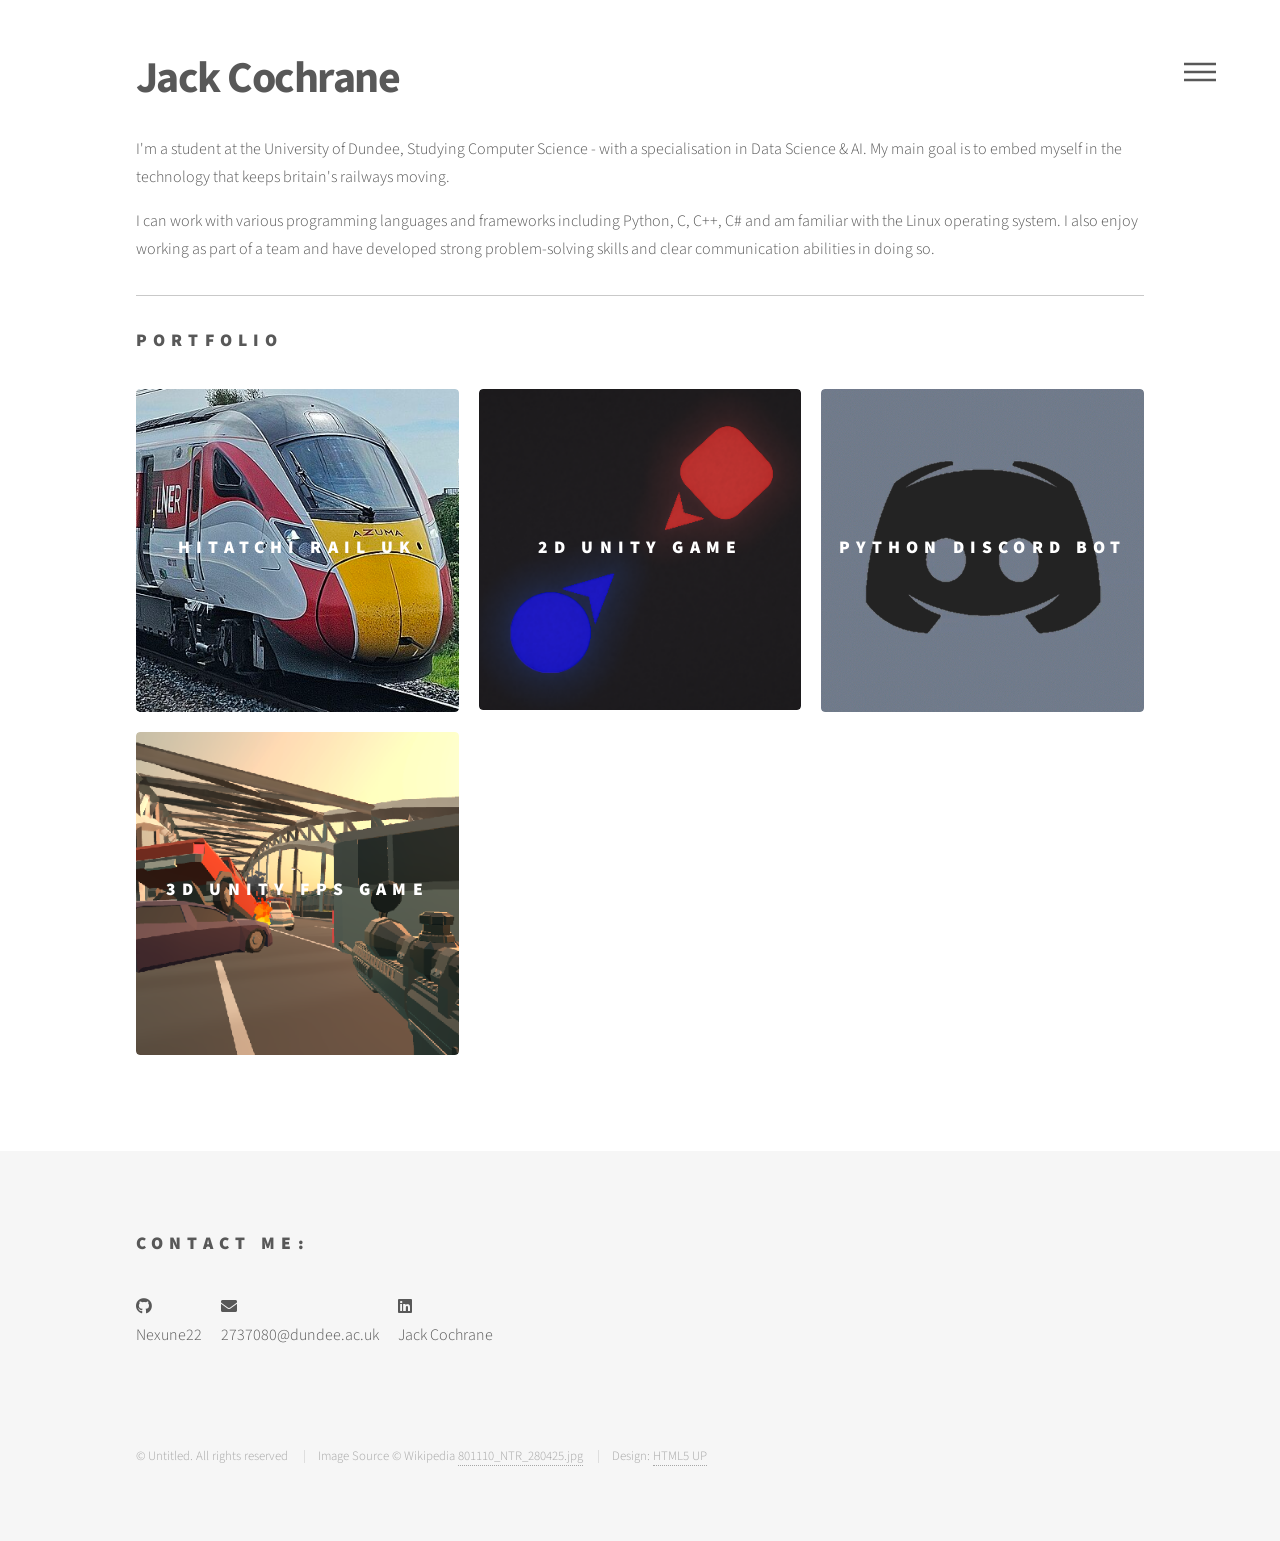
==== index.html @ 981c6d8d "Initial website files" ====
<!DOCTYPE HTML>
<!--
	Phantom by HTML5 UP
	html5up.net | @ajlkn
	Free for personal and commercial use under the CCA 3.0 license (html5up.net/license)
-->
<html>
	<head>
		<title>Portfolio : Jack Cochrane</title>
		<meta charset="utf-8" />
		<meta name="viewport" content="width=device-width, initial-scale=1, user-scalable=no" />
		<link rel="stylesheet" href="assets/css/main.css" />
		<noscript><link rel="stylesheet" href="assets/css/noscript.css" /></noscript>
	</head>
	<body class="is-preload">
		<!-- Wrapper -->
			<div id="wrapper">

				<!-- Header -->
					<header id="header">
						<div class="inner">
							<!-- Nav -->
								<nav>
									<ul>
										<li><a href="#menu">Menu</a></li>
									</ul>
								</nav>
						</div>
					</header>

				<!-- Menu -->
					<nav id="menu">
						<h2>Menu</h2>
						<ul>
							<li><a href="index.html">Home</a></li>
							<li><a href="2die.html">2Die or Not 2Die</a></li>
							<li><a href="drBlue.html">Dr Blue's Evil Plan</a></li>
							<li><a href="server.html">Server Management Discord Bot</a></li>
						</ul>
					</nav>

				<!-- Main -->
					<div id="main">
						<div class="inner">
							<header>
								<h1>Jack Cochrane</h1>
								<p>I'm a student at the University of Dundee, Studying Computer Science - with a specialisation in Data Science & AI. My main goal is to embed myself in the technology that keeps britain's railways moving.</p>
								<p>I can work with various programming languages and frameworks including Python, C, C++, C# and am familiar with the Linux operating system. I also enjoy working as part of a team and have developed strong problem-solving skills and clear communication abilities in doing so.</p>
								<hr/>
								<h2>Portfolio</h2>
							</header>
							<section class="tiles">
								<article class="style0">
									<span class="image">
										<img src="images/lner.png" alt="" />
									</span>
									<a href="hitatchi.html">
										<h2>Hitatchi Rail Uk</h2>
										<div class="content">
											<p>Work Experience with Hitatchi Rail Uk, involving database management and testing</p>
										</div>
									</a>
								</article>
								<article class="style0">
									<span class="image">
										<img src="images/2die.png" alt="" />
									</span>
									<a href="2die.html">
										<h2>2D Unity Game</h2>
										<div class="content">
											<p>My most recent 2D Unity game involving retro-style simplistic graphics and sounds. </p>
										</div>
									</a>
								</article>
								<article class="style0">
									<span class="image">
										<img src="images/discord.png" alt="" />
									</span>
									<a href="server.html">
										<h2>Python Discord Bot</h2>
										<div class="content">
											<p>An example of a python-based Discord bot with various commands and functionality - used to control a self-hosted minecraft server.</p>
										</div>
									</a>
								
								</article>
								<article class="style0">
									<span class="image">
										<img src="images/drBlue.png" alt="" />
									</span>
									<a href="drBlue.html">
										<h2>3D Unity FPS Game</h2>
										<div class="content">
											<p>My most recent 3D Unity game involving simplistic graphics and basic narrative elements.</p>
										</div>
									</a>
								</article>
							</section>
						</div>
					</div>

				<!-- Footer -->
					<footer id="footer">
						<div class="inner">

							<section>
								<h2>Contact me:</h2>
								<ul class="icons">
									
									<li><a href="https://github.com/Nexune22/" class="icon brands style1 fa-github"><span class="label">GitHub</span></a><p>Nexune22</p></li>
									<li><a href="mailto:2737080@dundee.ac.uk"class="icon solid style1 fa-envelope"><span class="label">Email</span></a><p>2737080@dundee.ac.uk</p></li>
									<li><a href="https://www.linkedin.com/in/jack-cochrane-980434409/" class="icon brands style1 fa-linkedin"><span class="label">LinkedIn</span></a><p>Jack Cochrane</p></li>
								</ul>
							</section>
							<ul class="copyright">
								<li>&copy; Untitled. All rights reserved</li>
								<li>Image Source &copy; Wikipedia <a href="https://en.wikipedia.org/wiki/File:801110_NTR_280425.jpg">801110_NTR_280425.jpg</a></li>
								<li>Design: <a href="http://html5up.net">HTML5 UP</a></li>
							</ul>
						</div>
					</footer>
 
			</div>

		<!-- Scripts -->
			<script src="assets/js/jquery.min.js"></script>
			<script src="assets/js/browser.min.js"></script>
			<script src="assets/js/breakpoints.min.js"></script>
			<script src="assets/js/util.js"></script>
			<script src="assets/js/main.js"></script>

	</body>
</html>
---- assets/css/main.css ----
@import url(fontawesome-all.min.css);
@import url("https://fonts.googleapis.com/css?family=Source+Sans+Pro:300,700,900");

/*
	Phantom by HTML5 UP
	html5up.net | @ajlkn
	Free for personal and commercial use under the CCA 3.0 license (html5up.net/license)
*/

html, body, div, span, applet, object,
iframe, h1, h2, h3, h4, h5, h6, p, blockquote,
pre, a, abbr, acronym, address, big, cite,
code, del, dfn, em, img, ins, kbd, q, s, samp,
small, strike, strong, sub, sup, tt, var, b,
u, i, center, dl, dt, dd, ol, ul, li, fieldset,
form, label, legend, table, caption, tbody,
tfoot, thead, tr, th, td, article, aside,
canvas, details, embed, figure, figcaption,
footer, header, hgroup, menu, nav, output, ruby,
section, summary, time, mark, audio, video {
	margin: 0;
	padding: 0;
	border: 0;
	font-size: 100%;
	font: inherit;
	vertical-align: baseline;}

article, aside, details, figcaption, figure,
footer, header, hgroup, menu, nav, section {
	display: block;}

body {
	line-height: 1;
}

ol, ul {
	list-style: none;
}

blockquote, q {
	quotes: none;
}

	blockquote:before, blockquote:after, q:before, q:after {
		content: '';
		content: none;
	}

table {
	border-collapse: collapse;
	border-spacing: 0;
}

body {
	-webkit-text-size-adjust: none;
}

mark {
	background-color: transparent;
	color: inherit;
}

input::-moz-focus-inner {
	border: 0;
	padding: 0;
}

input, select, textarea {
	-moz-appearance: none;
	-webkit-appearance: none;
	-ms-appearance: none;
	appearance: none;
}

/* Basic */

	@-ms-viewport {
		width: device-width;
	}

	body {
		-ms-overflow-style: scrollbar;
	}

	@media screen and (max-width: 480px) {

		html, body {
			min-width: 320px;
		}

	}

	html {
		box-sizing: border-box;
	}

	*, *:before, *:after {
		box-sizing: inherit;
	}

	body {
		background: #ffffff;
	}

		body.is-preload *, body.is-preload *:before, body.is-preload *:after {
			-moz-animation: none !important;
			-webkit-animation: none !important;
			-ms-animation: none !important;
			animation: none !important;
			-moz-transition: none !important;
			-webkit-transition: none !important;
			-ms-transition: none !important;
			transition: none !important;
		}

/* Type */

	body, input, select, textarea {
		color: #585858;
		font-family: "Source Sans Pro", Helvetica, sans-serif;
		font-size: 16pt;
		font-weight: 300;
		line-height: 1.75;
	}

		@media screen and (max-width: 1680px) {

			body, input, select, textarea {
				font-size: 14pt;
			}

		}

		@media screen and (max-width: 1280px) {

			body, input, select, textarea {
				font-size: 12pt;
			}

		}

	a {
		-moz-transition: border-bottom-color 0.2s ease, color 0.2s ease;
		-webkit-transition: border-bottom-color 0.2s ease, color 0.2s ease;
		-ms-transition: border-bottom-color 0.2s ease, color 0.2s ease;
		transition: border-bottom-color 0.2s ease, color 0.2s ease;
		text-decoration: none;
		color: #585858;
		border-bottom: dotted 1px rgba(88, 88, 88, 0.5);
	}

		a:hover {
			border-bottom-color: transparent;
			color: #f2849e !important;
		}

	strong, b {
		font-weight: 900;
	}

	em, i {
		font-style: italic;
	}

	p {
		margin: 0 0 2em 0;
	}

	h1 {
		font-size: 2.75em;
		font-weight: 700;
		line-height: 1.3;
		margin: 0 0 1em 0;
		letter-spacing: -0.035em;
	}

		h1 a {
			color: inherit;
		}

		@media screen and (max-width: 736px) {

			h1 {
				font-size: 2em;
				margin: 0 0 1em 0;
			}

		}

		@media screen and (max-width: 360px) {

			h1 {
				font-size: 1.75em;
			}

		}

	h2, h3, h4, h5, h6 {
		font-weight: 900;
		line-height: 1.5;
		margin: 0 0 2em 0;
		text-transform: uppercase;
		letter-spacing: 0.35em;
	}

		h2 a, h3 a, h4 a, h5 a, h6 a {
			color: inherit;
		}

	h2 {
		font-size: 1.1em;
	}

	h3 {
		font-size: 1em;
	}

	h4 {
		font-size: 0.8em;
	}

	h5 {
		font-size: 0.8em;
	}

	h6 {
		font-size: 0.8em;
	}

	@media screen and (max-width: 980px) {

		h1 br, h2 br, h3 br, h4 br, h5 br, h6 br {
			display: none;
		}

	}

	@media screen and (max-width: 736px) {

		h2 {
			font-size: 1em;
		}

		h3 {
			font-size: 0.8em;
		}

	}

	sub {
		font-size: 0.8em;
		position: relative;
		top: 0.5em;
	}

	sup {
		font-size: 0.8em;
		position: relative;
		top: -0.5em;
	}

	blockquote {
		border-left: solid 4px #c9c9c9;
		font-style: italic;
		margin: 0 0 2em 0;
		padding: 0.5em 0 0.5em 2em;
	}

	code {
		background: rgba(144, 144, 144, 0.075);
		border-radius: 4px;
		border: solid 1px #c9c9c9;
		font-family: "Courier New", monospace;
		font-size: 0.9em;
		margin: 0 0.25em;
		padding: 0.25em 0.65em;
	}

	pre {
		-webkit-overflow-scrolling: touch;
		font-family: "Courier New", monospace;
		font-size: 0.9em;
		margin: 0 0 2em 0;
	}

		pre code {
			display: block;
			line-height: 1.75;
			padding: 1em 1.5em;
			overflow-x: auto;
		}

	hr {
		border: 0;
		border-bottom: solid 1px #c9c9c9;
		margin: 2em 0;
	}

		hr.major {
			margin: 3em 0;
		}

	.align-left {
		text-align: left;
	}

	.align-center {
		text-align: center;
	}

	.align-right {
		text-align: right;
	}

/* Row */

	.row {
		display: flex;
		flex-wrap: wrap;
		box-sizing: border-box;
		align-items: stretch;
	}

		.row > * {
			box-sizing: border-box;
		}

		.row.gtr-uniform > * > :last-child {
			margin-bottom: 0;
		}

		.row.aln-left {
			justify-content: flex-start;
		}

		.row.aln-center {
			justify-content: center;
		}

		.row.aln-right {
			justify-content: flex-end;
		}

		.row.aln-top {
			align-items: flex-start;
		}

		.row.aln-middle {
			align-items: center;
		}

		.row.aln-bottom {
			align-items: flex-end;
		}

		.row > .imp {
			order: -1;
		}

		.row > .col-1 {
			width: 8.33333%;
		}

		.row > .off-1 {
			margin-left: 8.33333%;
		}

		.row > .col-2 {
			width: 16.66667%;
		}

		.row > .off-2 {
			margin-left: 16.66667%;
		}

		.row > .col-3 {
			width: 25%;
		}

		.row > .off-3 {
			margin-left: 25%;
		}

		.row > .col-4 {
			width: 33.33333%;
		}

		.row > .off-4 {
			margin-left: 33.33333%;
		}

		.row > .col-5 {
			width: 41.66667%;
		}

		.row > .off-5 {
			margin-left: 41.66667%;
		}

		.row > .col-6 {
			width: 50%;
		}

		.row > .off-6 {
			margin-left: 50%;
		}

		.row > .col-7 {
			width: 58.33333%;
		}

		.row > .off-7 {
			margin-left: 58.33333%;
		}

		.row > .col-8 {
			width: 66.66667%;
		}

		.row > .off-8 {
			margin-left: 66.66667%;
		}

		.row > .col-9 {
			width: 75%;
		}

		.row > .off-9 {
			margin-left: 75%;
		}

		.row > .col-10 {
			width: 83.33333%;
		}

		.row > .off-10 {
			margin-left: 83.33333%;
		}

		.row > .col-11 {
			width: 91.66667%;
		}

		.row > .off-11 {
			margin-left: 91.66667%;
		}

		.row > .col-12 {
			width: 100%;
		}

		.row > .off-12 {
			margin-left: 100%;
		}

		.row.gtr-0 {
			margin-top: 0;
			margin-left: 0em;
		}

			.row.gtr-0 > * {
				padding: 0 0 0 0em;
			}

			.row.gtr-0.gtr-uniform {
				margin-top: 0em;
			}

				.row.gtr-0.gtr-uniform > * {
					padding-top: 0em;
				}

		.row.gtr-25 {
			margin-top: 0;
			margin-left: -0.5em;
		}

			.row.gtr-25 > * {
				padding: 0 0 0 0.5em;
			}

			.row.gtr-25.gtr-uniform {
				margin-top: -0.5em;
			}

				.row.gtr-25.gtr-uniform > * {
					padding-top: 0.5em;
				}

		.row.gtr-50 {
			margin-top: 0;
			margin-left: -1em;
		}

			.row.gtr-50 > * {
				padding: 0 0 0 1em;
			}

			.row.gtr-50.gtr-uniform {
				margin-top: -1em;
			}

				.row.gtr-50.gtr-uniform > * {
					padding-top: 1em;
				}

		.row {
			margin-top: 0;
			margin-left: -2em;
		}

			.row > * {
				padding: 0 0 0 2em;
			}

			.row.gtr-uniform {
				margin-top: -2em;
			}

				.row.gtr-uniform > * {
					padding-top: 2em;
				}

		.row.gtr-150 {
			margin-top: 0;
			margin-left: -3em;
		}

			.row.gtr-150 > * {
				padding: 0 0 0 3em;
			}

			.row.gtr-150.gtr-uniform {
				margin-top: -3em;
			}

				.row.gtr-150.gtr-uniform > * {
					padding-top: 3em;
				}

		.row.gtr-200 {
			margin-top: 0;
			margin-left: -4em;
		}

			.row.gtr-200 > * {
				padding: 0 0 0 4em;
			}

			.row.gtr-200.gtr-uniform {
				margin-top: -4em;
			}

				.row.gtr-200.gtr-uniform > * {
					padding-top: 4em;
				}

		@media screen and (max-width: 1680px) {

			.row {
				display: flex;
				flex-wrap: wrap;
				box-sizing: border-box;
				align-items: stretch;
			}

				.row > * {
					box-sizing: border-box;
				}

				.row.gtr-uniform > * > :last-child {
					margin-bottom: 0;
				}

				.row.aln-left {
					justify-content: flex-start;
				}

				.row.aln-center {
					justify-content: center;
				}

				.row.aln-right {
					justify-content: flex-end;
				}

				.row.aln-top {
					align-items: flex-start;
				}

				.row.aln-middle {
					align-items: center;
				}

				.row.aln-bottom {
					align-items: flex-end;
				}

				.row > .imp-xlarge {
					order: -1;
				}

				.row > .col-1-xlarge {
					width: 8.33333%;
				}

				.row > .off-1-xlarge {
					margin-left: 8.33333%;
				}

				.row > .col-2-xlarge {
					width: 16.66667%;
				}

				.row > .off-2-xlarge {
					margin-left: 16.66667%;
				}

				.row > .col-3-xlarge {
					width: 25%;
				}

				.row > .off-3-xlarge {
					margin-left: 25%;
				}

				.row > .col-4-xlarge {
					width: 33.33333%;
				}

				.row > .off-4-xlarge {
					margin-left: 33.33333%;
				}

				.row > .col-5-xlarge {
					width: 41.66667%;
				}

				.row > .off-5-xlarge {
					margin-left: 41.66667%;
				}

				.row > .col-6-xlarge {
					width: 50%;
				}

				.row > .off-6-xlarge {
					margin-left: 50%;
				}

				.row > .col-7-xlarge {
					width: 58.33333%;
				}

				.row > .off-7-xlarge {
					margin-left: 58.33333%;
				}

				.row > .col-8-xlarge {
					width: 66.66667%;
				}

				.row > .off-8-xlarge {
					margin-left: 66.66667%;
				}

				.row > .col-9-xlarge {
					width: 75%;
				}

				.row > .off-9-xlarge {
					margin-left: 75%;
				}

				.row > .col-10-xlarge {
					width: 83.33333%;
				}

				.row > .off-10-xlarge {
					margin-left: 83.33333%;
				}

				.row > .col-11-xlarge {
					width: 91.66667%;
				}

				.row > .off-11-xlarge {
					margin-left: 91.66667%;
				}

				.row > .col-12-xlarge {
					width: 100%;
				}

				.row > .off-12-xlarge {
					margin-left: 100%;
				}

				.row.gtr-0 {
					margin-top: 0;
					margin-left: 0em;
				}

					.row.gtr-0 > * {
						padding: 0 0 0 0em;
					}

					.row.gtr-0.gtr-uniform {
						margin-top: 0em;
					}

						.row.gtr-0.gtr-uniform > * {
							padding-top: 0em;
						}

				.row.gtr-25 {
					margin-top: 0;
					margin-left: -0.5em;
				}

					.row.gtr-25 > * {
						padding: 0 0 0 0.5em;
					}

					.row.gtr-25.gtr-uniform {
						margin-top: -0.5em;
					}

						.row.gtr-25.gtr-uniform > * {
							padding-top: 0.5em;
						}

				.row.gtr-50 {
					margin-top: 0;
					margin-left: -1em;
				}

					.row.gtr-50 > * {
						padding: 0 0 0 1em;
					}

					.row.gtr-50.gtr-uniform {
						margin-top: -1em;
					}

						.row.gtr-50.gtr-uniform > * {
							padding-top: 1em;
						}

				.row {
					margin-top: 0;
					margin-left: -2em;
				}

					.row > * {
						padding: 0 0 0 2em;
					}

					.row.gtr-uniform {
						margin-top: -2em;
					}

						.row.gtr-uniform > * {
							padding-top: 2em;
						}

				.row.gtr-150 {
					margin-top: 0;
					margin-left: -3em;
				}

					.row.gtr-150 > * {
						padding: 0 0 0 3em;
					}

					.row.gtr-150.gtr-uniform {
						margin-top: -3em;
					}

						.row.gtr-150.gtr-uniform > * {
							padding-top: 3em;
						}

				.row.gtr-200 {
					margin-top: 0;
					margin-left: -4em;
				}

					.row.gtr-200 > * {
						padding: 0 0 0 4em;
					}

					.row.gtr-200.gtr-uniform {
						margin-top: -4em;
					}

						.row.gtr-200.gtr-uniform > * {
							padding-top: 4em;
						}

		}

		@media screen and (max-width: 1280px) {

			.row {
				display: flex;
				flex-wrap: wrap;
				box-sizing: border-box;
				align-items: stretch;
			}

				.row > * {
					box-sizing: border-box;
				}

				.row.gtr-uniform > * > :last-child {
					margin-bottom: 0;
				}

				.row.aln-left {
					justify-content: flex-start;
				}

				.row.aln-center {
					justify-content: center;
				}

				.row.aln-right {
					justify-content: flex-end;
				}

				.row.aln-top {
					align-items: flex-start;
				}

				.row.aln-middle {
					align-items: center;
				}

				.row.aln-bottom {
					align-items: flex-end;
				}

				.row > .imp-large {
					order: -1;
				}

				.row > .col-1-large {
					width: 8.33333%;
				}

				.row > .off-1-large {
					margin-left: 8.33333%;
				}

				.row > .col-2-large {
					width: 16.66667%;
				}

				.row > .off-2-large {
					margin-left: 16.66667%;
				}

				.row > .col-3-large {
					width: 25%;
				}

				.row > .off-3-large {
					margin-left: 25%;
				}

				.row > .col-4-large {
					width: 33.33333%;
				}

				.row > .off-4-large {
					margin-left: 33.33333%;
				}

				.row > .col-5-large {
					width: 41.66667%;
				}

				.row > .off-5-large {
					margin-left: 41.66667%;
				}

				.row > .col-6-large {
					width: 50%;
				}

				.row > .off-6-large {
					margin-left: 50%;
				}

				.row > .col-7-large {
					width: 58.33333%;
				}

				.row > .off-7-large {
					margin-left: 58.33333%;
				}

				.row > .col-8-large {
					width: 66.66667%;
				}

				.row > .off-8-large {
					margin-left: 66.66667%;
				}

				.row > .col-9-large {
					width: 75%;
				}

				.row > .off-9-large {
					margin-left: 75%;
				}

				.row > .col-10-large {
					width: 83.33333%;
				}

				.row > .off-10-large {
					margin-left: 83.33333%;
				}

				.row > .col-11-large {
					width: 91.66667%;
				}

				.row > .off-11-large {
					margin-left: 91.66667%;
				}

				.row > .col-12-large {
					width: 100%;
				}

				.row > .off-12-large {
					margin-left: 100%;
				}

				.row.gtr-0 {
					margin-top: 0;
					margin-left: 0em;
				}

					.row.gtr-0 > * {
						padding: 0 0 0 0em;
					}

					.row.gtr-0.gtr-uniform {
						margin-top: 0em;
					}

						.row.gtr-0.gtr-uniform > * {
							padding-top: 0em;
						}

				.row.gtr-25 {
					margin-top: 0;
					margin-left: -0.5em;
				}

					.row.gtr-25 > * {
						padding: 0 0 0 0.5em;
					}

					.row.gtr-25.gtr-uniform {
						margin-top: -0.5em;
					}

						.row.gtr-25.gtr-uniform > * {
							padding-top: 0.5em;
						}

				.row.gtr-50 {
					margin-top: 0;
					margin-left: -1em;
				}

					.row.gtr-50 > * {
						padding: 0 0 0 1em;
					}

					.row.gtr-50.gtr-uniform {
						margin-top: -1em;
					}

						.row.gtr-50.gtr-uniform > * {
							padding-top: 1em;
						}

				.row {
					margin-top: 0;
					margin-left: -2em;
				}

					.row > * {
						padding: 0 0 0 2em;
					}

					.row.gtr-uniform {
						margin-top: -2em;
					}

						.row.gtr-uniform > * {
							padding-top: 2em;
						}

				.row.gtr-150 {
					margin-top: 0;
					margin-left: -3em;
				}

					.row.gtr-150 > * {
						padding: 0 0 0 3em;
					}

					.row.gtr-150.gtr-uniform {
						margin-top: -3em;
					}

						.row.gtr-150.gtr-uniform > * {
							padding-top: 3em;
						}

				.row.gtr-200 {
					margin-top: 0;
					margin-left: -4em;
				}

					.row.gtr-200 > * {
						padding: 0 0 0 4em;
					}

					.row.gtr-200.gtr-uniform {
						margin-top: -4em;
					}

						.row.gtr-200.gtr-uniform > * {
							padding-top: 4em;
						}

		}

		@media screen and (max-width: 980px) {

			.row {
				display: flex;
				flex-wrap: wrap;
				box-sizing: border-box;
				align-items: stretch;
			}

				.row > * {
					box-sizing: border-box;
				}

				.row.gtr-uniform > * > :last-child {
					margin-bottom: 0;
				}

				.row.aln-left {
					justify-content: flex-start;
				}

				.row.aln-center {
					justify-content: center;
				}

				.row.aln-right {
					justify-content: flex-end;
				}

				.row.aln-top {
					align-items: flex-start;
				}

				.row.aln-middle {
					align-items: center;
				}

				.row.aln-bottom {
					align-items: flex-end;
				}

				.row > .imp-medium {
					order: -1;
				}

				.row > .col-1-medium {
					width: 8.33333%;
				}

				.row > .off-1-medium {
					margin-left: 8.33333%;
				}

				.row > .col-2-medium {
					width: 16.66667%;
				}

				.row > .off-2-medium {
					margin-left: 16.66667%;
				}

				.row > .col-3-medium {
					width: 25%;
				}

				.row > .off-3-medium {
					margin-left: 25%;
				}

				.row > .col-4-medium {
					width: 33.33333%;
				}

				.row > .off-4-medium {
					margin-left: 33.33333%;
				}

				.row > .col-5-medium {
					width: 41.66667%;
				}

				.row > .off-5-medium {
					margin-left: 41.66667%;
				}

				.row > .col-6-medium {
					width: 50%;
				}

				.row > .off-6-medium {
					margin-left: 50%;
				}

				.row > .col-7-medium {
					width: 58.33333%;
				}

				.row > .off-7-medium {
					margin-left: 58.33333%;
				}

				.row > .col-8-medium {
					width: 66.66667%;
				}

				.row > .off-8-medium {
					margin-left: 66.66667%;
				}

				.row > .col-9-medium {
					width: 75%;
				}

				.row > .off-9-medium {
					margin-left: 75%;
				}

				.row > .col-10-medium {
					width: 83.33333%;
				}

				.row > .off-10-medium {
					margin-left: 83.33333%;
				}

				.row > .col-11-medium {
					width: 91.66667%;
				}

				.row > .off-11-medium {
					margin-left: 91.66667%;
				}

				.row > .col-12-medium {
					width: 100%;
				}

				.row > .off-12-medium {
					margin-left: 100%;
				}

				.row.gtr-0 {
					margin-top: 0;
					margin-left: 0em;
				}

					.row.gtr-0 > * {
						padding: 0 0 0 0em;
					}

					.row.gtr-0.gtr-uniform {
						margin-top: 0em;
					}

						.row.gtr-0.gtr-uniform > * {
							padding-top: 0em;
						}

				.row.gtr-25 {
					margin-top: 0;
					margin-left: -0.375em;
				}

					.row.gtr-25 > * {
						padding: 0 0 0 0.375em;
					}

					.row.gtr-25.gtr-uniform {
						margin-top: -0.375em;
					}

						.row.gtr-25.gtr-uniform > * {
							padding-top: 0.375em;
						}

				.row.gtr-50 {
					margin-top: 0;
					margin-left: -0.75em;
				}

					.row.gtr-50 > * {
						padding: 0 0 0 0.75em;
					}

					.row.gtr-50.gtr-uniform {
						margin-top: -0.75em;
					}

						.row.gtr-50.gtr-uniform > * {
							padding-top: 0.75em;
						}

				.row {
					margin-top: 0;
					margin-left: -1.5em;
				}

					.row > * {
						padding: 0 0 0 1.5em;
					}

					.row.gtr-uniform {
						margin-top: -1.5em;
					}

						.row.gtr-uniform > * {
							padding-top: 1.5em;
						}

				.row.gtr-150 {
					margin-top: 0;
					margin-left: -2.25em;
				}

					.row.gtr-150 > * {
						padding: 0 0 0 2.25em;
					}

					.row.gtr-150.gtr-uniform {
						margin-top: -2.25em;
					}

						.row.gtr-150.gtr-uniform > * {
							padding-top: 2.25em;
						}

				.row.gtr-200 {
					margin-top: 0;
					margin-left: -3em;
				}

					.row.gtr-200 > * {
						padding: 0 0 0 3em;
					}

					.row.gtr-200.gtr-uniform {
						margin-top: -3em;
					}

						.row.gtr-200.gtr-uniform > * {
							padding-top: 3em;
						}

		}

		@media screen and (max-width: 736px) {

			.row {
				display: flex;
				flex-wrap: wrap;
				box-sizing: border-box;
				align-items: stretch;
			}

				.row > * {
					box-sizing: border-box;
				}

				.row.gtr-uniform > * > :last-child {
					margin-bottom: 0;
				}

				.row.aln-left {
					justify-content: flex-start;
				}

				.row.aln-center {
					justify-content: center;
				}

				.row.aln-right {
					justify-content: flex-end;
				}

				.row.aln-top {
					align-items: flex-start;
				}

				.row.aln-middle {
					align-items: center;
				}

				.row.aln-bottom {
					align-items: flex-end;
				}

				.row > .imp-small {
					order: -1;
				}

				.row > .col-1-small {
					width: 8.33333%;
				}

				.row > .off-1-small {
					margin-left: 8.33333%;
				}

				.row > .col-2-small {
					width: 16.66667%;
				}

				.row > .off-2-small {
					margin-left: 16.66667%;
				}

				.row > .col-3-small {
					width: 25%;
				}

				.row > .off-3-small {
					margin-left: 25%;
				}

				.row > .col-4-small {
					width: 33.33333%;
				}

				.row > .off-4-small {
					margin-left: 33.33333%;
				}

				.row > .col-5-small {
					width: 41.66667%;
				}

				.row > .off-5-small {
					margin-left: 41.66667%;
				}

				.row > .col-6-small {
					width: 50%;
				}

				.row > .off-6-small {
					margin-left: 50%;
				}

				.row > .col-7-small {
					width: 58.33333%;
				}

				.row > .off-7-small {
					margin-left: 58.33333%;
				}

				.row > .col-8-small {
					width: 66.66667%;
				}

				.row > .off-8-small {
					margin-left: 66.66667%;
				}

				.row > .col-9-small {
					width: 75%;
				}

				.row > .off-9-small {
					margin-left: 75%;
				}

				.row > .col-10-small {
					width: 83.33333%;
				}

				.row > .off-10-small {
					margin-left: 83.33333%;
				}

				.row > .col-11-small {
					width: 91.66667%;
				}

				.row > .off-11-small {
					margin-left: 91.66667%;
				}

				.row > .col-12-small {
					width: 100%;
				}

				.row > .off-12-small {
					margin-left: 100%;
				}

				.row.gtr-0 {
					margin-top: 0;
					margin-left: 0em;
				}

					.row.gtr-0 > * {
						padding: 0 0 0 0em;
					}

					.row.gtr-0.gtr-uniform {
						margin-top: 0em;
					}

						.row.gtr-0.gtr-uniform > * {
							padding-top: 0em;
						}

				.row.gtr-25 {
					margin-top: 0;
					margin-left: -0.25em;
				}

					.row.gtr-25 > * {
						padding: 0 0 0 0.25em;
					}

					.row.gtr-25.gtr-uniform {
						margin-top: -0.25em;
					}

						.row.gtr-25.gtr-uniform > * {
							padding-top: 0.25em;
						}

				.row.gtr-50 {
					margin-top: 0;
					margin-left: -0.5em;
				}

					.row.gtr-50 > * {
						padding: 0 0 0 0.5em;
					}

					.row.gtr-50.gtr-uniform {
						margin-top: -0.5em;
					}

						.row.gtr-50.gtr-uniform > * {
							padding-top: 0.5em;
						}

				.row {
					margin-top: 0;
					margin-left: -1em;
				}

					.row > * {
						padding: 0 0 0 1em;
					}

					.row.gtr-uniform {
						margin-top: -1em;
					}

						.row.gtr-uniform > * {
							padding-top: 1em;
						}

				.row.gtr-150 {
					margin-top: 0;
					margin-left: -1.5em;
				}

					.row.gtr-150 > * {
						padding: 0 0 0 1.5em;
					}

					.row.gtr-150.gtr-uniform {
						margin-top: -1.5em;
					}

						.row.gtr-150.gtr-uniform > * {
							padding-top: 1.5em;
						}

				.row.gtr-200 {
					margin-top: 0;
					margin-left: -2em;
				}

					.row.gtr-200 > * {
						padding: 0 0 0 2em;
					}

					.row.gtr-200.gtr-uniform {
						margin-top: -2em;
					}

						.row.gtr-200.gtr-uniform > * {
							padding-top: 2em;
						}

		}

		@media screen and (max-width: 480px) {

			.row {
				display: flex;
				flex-wrap: wrap;
				box-sizing: border-box;
				align-items: stretch;
			}

				.row > * {
					box-sizing: border-box;
				}

				.row.gtr-uniform > * > :last-child {
					margin-bottom: 0;
				}

				.row.aln-left {
					justify-content: flex-start;
				}

				.row.aln-center {
					justify-content: center;
				}

				.row.aln-right {
					justify-content: flex-end;
				}

				.row.aln-top {
					align-items: flex-start;
				}

				.row.aln-middle {
					align-items: center;
				}

				.row.aln-bottom {
					align-items: flex-end;
				}

				.row > .imp-xsmall {
					order: -1;
				}

				.row > .col-1-xsmall {
					width: 8.33333%;
				}

				.row > .off-1-xsmall {
					margin-left: 8.33333%;
				}

				.row > .col-2-xsmall {
					width: 16.66667%;
				}

				.row > .off-2-xsmall {
					margin-left: 16.66667%;
				}

				.row > .col-3-xsmall {
					width: 25%;
				}

				.row > .off-3-xsmall {
					margin-left: 25%;
				}

				.row > .col-4-xsmall {
					width: 33.33333%;
				}

				.row > .off-4-xsmall {
					margin-left: 33.33333%;
				}

				.row > .col-5-xsmall {
					width: 41.66667%;
				}

				.row > .off-5-xsmall {
					margin-left: 41.66667%;
				}

				.row > .col-6-xsmall {
					width: 50%;
				}

				.row > .off-6-xsmall {
					margin-left: 50%;
				}

				.row > .col-7-xsmall {
					width: 58.33333%;
				}

				.row > .off-7-xsmall {
					margin-left: 58.33333%;
				}

				.row > .col-8-xsmall {
					width: 66.66667%;
				}

				.row > .off-8-xsmall {
					margin-left: 66.66667%;
				}

				.row > .col-9-xsmall {
					width: 75%;
				}

				.row > .off-9-xsmall {
					margin-left: 75%;
				}

				.row > .col-10-xsmall {
					width: 83.33333%;
				}

				.row > .off-10-xsmall {
					margin-left: 83.33333%;
				}

				.row > .col-11-xsmall {
					width: 91.66667%;
				}

				.row > .off-11-xsmall {
					margin-left: 91.66667%;
				}

				.row > .col-12-xsmall {
					width: 100%;
				}

				.row > .off-12-xsmall {
					margin-left: 100%;
				}

				.row.gtr-0 {
					margin-top: 0;
					margin-left: 0em;
				}

					.row.gtr-0 > * {
						padding: 0 0 0 0em;
					}

					.row.gtr-0.gtr-uniform {
						margin-top: 0em;
					}

						.row.gtr-0.gtr-uniform > * {
							padding-top: 0em;
						}

				.row.gtr-25 {
					margin-top: 0;
					margin-left: -0.25em;
				}

					.row.gtr-25 > * {
						padding: 0 0 0 0.25em;
					}

					.row.gtr-25.gtr-uniform {
						margin-top: -0.25em;
					}

						.row.gtr-25.gtr-uniform > * {
							padding-top: 0.25em;
						}

				.row.gtr-50 {
					margin-top: 0;
					margin-left: -0.5em;
				}

					.row.gtr-50 > * {
						padding: 0 0 0 0.5em;
					}

					.row.gtr-50.gtr-uniform {
						margin-top: -0.5em;
					}

						.row.gtr-50.gtr-uniform > * {
							padding-top: 0.5em;
						}

				.row {
					margin-top: 0;
					margin-left: -1em;
				}

					.row > * {
						padding: 0 0 0 1em;
					}

					.row.gtr-uniform {
						margin-top: -1em;
					}

						.row.gtr-uniform > * {
							padding-top: 1em;
						}

				.row.gtr-150 {
					margin-top: 0;
					margin-left: -1.5em;
				}

					.row.gtr-150 > * {
						padding: 0 0 0 1.5em;
					}

					.row.gtr-150.gtr-uniform {
						margin-top: -1.5em;
					}

						.row.gtr-150.gtr-uniform > * {
							padding-top: 1.5em;
						}

				.row.gtr-200 {
					margin-top: 0;
					margin-left: -2em;
				}

					.row.gtr-200 > * {
						padding: 0 0 0 2em;
					}

					.row.gtr-200.gtr-uniform {
						margin-top: -2em;
					}

						.row.gtr-200.gtr-uniform > * {
							padding-top: 2em;
						}

		}

/* Section/Article */

	section.special, article.special {
		text-align: center;
	}

	header p {
		margin-top: -1em;
	}

	@media screen and (max-width: 736px) {

		header p {
			margin-top: 0;
		}

	}

/* Icon */

	.icon {
		text-decoration: none;
		border-bottom: none;
		position: relative;
	}

		.icon:before {
			-moz-osx-font-smoothing: grayscale;
			-webkit-font-smoothing: antialiased;
			display: inline-block;
			font-style: normal;
			font-variant: normal;
			text-rendering: auto;
			line-height: 1;
			text-transform: none !important;
			font-family: 'Font Awesome 5 Free';
			font-weight: 400;
		}

		.icon > .label {
			display: none;
		}

		.icon:before {
			line-height: inherit;
		}

		.icon.solid:before {
			font-weight: 900;
		}

		.icon.brands:before {
			font-family: 'Font Awesome 5 Brands';
		}

		.icon.style2 {
			-moz-transition: background-color 0.2s ease-in-out, color 0.2s ease-in-out, border-color 0.2s ease-in-out;
			-webkit-transition: background-color 0.2s ease-in-out, color 0.2s ease-in-out, border-color 0.2s ease-in-out;
			-ms-transition: background-color 0.2s ease-in-out, color 0.2s ease-in-out, border-color 0.2s ease-in-out;
			transition: background-color 0.2s ease-in-out, color 0.2s ease-in-out, border-color 0.2s ease-in-out;
			background-color: transparent;
			border: solid 1px #c9c9c9;
			border-radius: 4px;
			width: 2.65em;
			height: 2.65em;
			display: inline-block;
			text-align: center;
			line-height: 2.65em;
			color: inherit;
		}

			.icon.style2:before {
				font-size: 1.1em;
			}

			.icon.style2:hover {
				color: #f2849e;
				border-color: #f2849e;
			}

			.icon.style2:active {
				background-color: rgba(242, 132, 158, 0.1);
			}

/* List */

	ol {
		list-style: decimal;
		margin: 0 0 2em 0;
		padding-left: 1.25em;
	}

		ol li {
			padding-left: 0.25em;
		}

	ul {
		list-style: disc;
		margin: 0 0 2em 0;
		padding-left: 1em;
	}

		ul li {
			padding-left: 0.5em;
		}

		ul.alt {
			list-style: none;
			padding-left: 0;
		}

			ul.alt li {
				border-top: solid 1px #c9c9c9;
				padding: 0.5em 0;
			}

				ul.alt li:first-child {
					border-top: 0;
					padding-top: 0;
				}

	dl {
		margin: 0 0 2em 0;
	}

		dl dt {
			display: block;
			font-weight: 900;
			margin: 0 0 1em 0;
		}

		dl dd {
			margin-left: 2em;
		}

/* Actions */

	ul.actions {
		display: -moz-flex;
		display: -webkit-flex;
		display: -ms-flex;
		display: flex;
		cursor: default;
		list-style: none;
		margin-left: -1em;
		padding-left: 0;
	}

		ul.actions li {
			padding: 0 0 0 1em;
			vertical-align: middle;
		}

		ul.actions.special {
			-moz-justify-content: center;
			-webkit-justify-content: center;
			-ms-justify-content: center;
			justify-content: center;
			width: 100%;
			margin-left: 0;
		}

			ul.actions.special li:first-child {
				padding-left: 0;
			}

		ul.actions.stacked {
			-moz-flex-direction: column;
			-webkit-flex-direction: column;
			-ms-flex-direction: column;
			flex-direction: column;
			margin-left: 0;
		}

			ul.actions.stacked li {
				padding: 1.3em 0 0 0;
			}

				ul.actions.stacked li:first-child {
					padding-top: 0;
				}

		ul.actions.fit {
			width: calc(100% + 1em);
		}

			ul.actions.fit li {
				-moz-flex-grow: 1;
				-webkit-flex-grow: 1;
				-ms-flex-grow: 1;
				flex-grow: 1;
				-moz-flex-shrink: 1;
				-webkit-flex-shrink: 1;
				-ms-flex-shrink: 1;
				flex-shrink: 1;
				width: 100%;
			}

				ul.actions.fit li > * {
					width: 100%;
				}

			ul.actions.fit.stacked {
				width: 100%;
			}

		@media screen and (max-width: 480px) {

			ul.actions:not(.fixed) {
				-moz-flex-direction: column;
				-webkit-flex-direction: column;
				-ms-flex-direction: column;
				flex-direction: column;
				margin-left: 0;
				width: 100% !important;
			}

				ul.actions:not(.fixed) li {
					-moz-flex-grow: 1;
					-webkit-flex-grow: 1;
					-ms-flex-grow: 1;
					flex-grow: 1;
					-moz-flex-shrink: 1;
					-webkit-flex-shrink: 1;
					-ms-flex-shrink: 1;
					flex-shrink: 1;
					padding: 1em 0 0 0;
					text-align: center;
					width: 100%;
				}

					ul.actions:not(.fixed) li > * {
						width: 100%;
					}

					ul.actions:not(.fixed) li:first-child {
						padding-top: 0;
					}

					ul.actions:not(.fixed) li input[type="submit"],
					ul.actions:not(.fixed) li input[type="reset"],
					ul.actions:not(.fixed) li input[type="button"],
					ul.actions:not(.fixed) li button,
					ul.actions:not(.fixed) li .button {
						width: 100%;
					}

						ul.actions:not(.fixed) li input[type="submit"].icon:before,
						ul.actions:not(.fixed) li input[type="reset"].icon:before,
						ul.actions:not(.fixed) li input[type="button"].icon:before,
						ul.actions:not(.fixed) li button.icon:before,
						ul.actions:not(.fixed) li .button.icon:before {
							margin-left: -0.5rem;
						}

		}

/* Icons */

	ul.icons {
		cursor: default;
		list-style: none;
		padding-left: 0;
		margin: -1em 0 2em -1em;
	}

		ul.icons li {
			display: inline-block;
			padding: 1em 0 0 1em;
		}

/* Form */

	form {
		margin: 0 0 2em 0;
		overflow-x: hidden;
	}

		form > :last-child {
			margin-bottom: 0;
		}

		form > .fields {
			display: -moz-flex;
			display: -webkit-flex;
			display: -ms-flex;
			display: flex;
			-moz-flex-wrap: wrap;
			-webkit-flex-wrap: wrap;
			-ms-flex-wrap: wrap;
			flex-wrap: wrap;
			width: calc(100% + 3em);
			margin: -1.5em 0 2em -1.5em;
		}

			form > .fields > .field {
				-moz-flex-grow: 0;
				-webkit-flex-grow: 0;
				-ms-flex-grow: 0;
				flex-grow: 0;
				-moz-flex-shrink: 0;
				-webkit-flex-shrink: 0;
				-ms-flex-shrink: 0;
				flex-shrink: 0;
				padding: 1.5em 0 0 1.5em;
				width: calc(100% - 1.5em);
			}

				form > .fields > .field.half {
					width: calc(50% - 0.75em);
				}

				form > .fields > .field.third {
					width: calc(100%/3 - 0.5em);
				}

				form > .fields > .field.quarter {
					width: calc(25% - 0.375em);
				}

		@media screen and (max-width: 480px) {

			form > .fields {
				width: calc(100% + 3em);
				margin: -1.5em 0 2em -1.5em;
			}

				form > .fields > .field {
					padding: 1.5em 0 0 1.5em;
					width: calc(100% - 1.5em);
				}

					form > .fields > .field.half {
						width: calc(100% - 1.5em);
					}

					form > .fields > .field.third {
						width: calc(100% - 1.5em);
					}

					form > .fields > .field.quarter {
						width: calc(100% - 1.5em);
					}

		}

	label {
		display: block;
		font-size: 0.9em;
		font-weight: 900;
		margin: 0 0 1em 0;
	}

	input[type="text"],
	input[type="password"],
	input[type="email"],
	input[type="tel"],
	select,
	textarea {
		-moz-appearance: none;
		-webkit-appearance: none;
		-ms-appearance: none;
		appearance: none;
		background-color: transparent;
		border: none;
		border-radius: 0;
		border-bottom: solid 1px #c9c9c9;
		color: inherit;
		display: block;
		outline: 0;
		padding: 0;
		text-decoration: none;
		width: 100%;
	}

		input[type="text"]:invalid,
		input[type="password"]:invalid,
		input[type="email"]:invalid,
		input[type="tel"]:invalid,
		select:invalid,
		textarea:invalid {
			box-shadow: none;
		}

		input[type="text"]:focus,
		input[type="password"]:focus,
		input[type="email"]:focus,
		input[type="tel"]:focus,
		select:focus,
		textarea:focus {
			border-bottom-color: #f2849e;
			box-shadow: inset 0 -1px 0 0 #f2849e;
		}

	select {
		background-image: url("data:image/svg+xml;charset=utf8,%3Csvg xmlns='http://www.w3.org/2000/svg' width='40' height='40' preserveAspectRatio='none' viewBox='0 0 40 40'%3E%3Cpath d='M9.4,12.3l10.4,10.4l10.4-10.4c0.2-0.2,0.5-0.4,0.9-0.4c0.3,0,0.6,0.1,0.9,0.4l3.3,3.3c0.2,0.2,0.4,0.5,0.4,0.9 c0,0.4-0.1,0.6-0.4,0.9L20.7,31.9c-0.2,0.2-0.5,0.4-0.9,0.4c-0.3,0-0.6-0.1-0.9-0.4L4.3,17.3c-0.2-0.2-0.4-0.5-0.4-0.9 c0-0.4,0.1-0.6,0.4-0.9l3.3-3.3c0.2-0.2,0.5-0.4,0.9-0.4S9.1,12.1,9.4,12.3z' fill='%23c9c9c9' /%3E%3C/svg%3E");
		background-size: 1.25rem;
		background-repeat: no-repeat;
		background-position: calc(100% - 1rem) center;
		height: 3em;
		padding-right: 3em;
		text-overflow: ellipsis;
	}

		select option {
			background: #ffffff;
		}

		select:focus::-ms-value {
			background-color: transparent;
		}

		select::-ms-expand {
			display: none;
		}

	input[type="text"],
	input[type="password"],
	input[type="email"],
	select {
		height: 3em;
	}

	textarea {
		padding: 0;
		min-height: 3.75em;
	}

	input[type="checkbox"],
	input[type="radio"] {
		-moz-appearance: none;
		-webkit-appearance: none;
		-ms-appearance: none;
		appearance: none;
		display: block;
		float: left;
		margin-right: -2em;
		opacity: 0;
		width: 1em;
		z-index: -1;
	}

		input[type="checkbox"] + label,
		input[type="radio"] + label {
			text-decoration: none;
			color: #585858;
			cursor: pointer;
			display: inline-block;
			font-size: 1em;
			font-weight: 300;
			padding-left: 2.55em;
			padding-right: 0.75em;
			position: relative;
		}

			input[type="checkbox"] + label:before,
			input[type="radio"] + label:before {
				-moz-osx-font-smoothing: grayscale;
				-webkit-font-smoothing: antialiased;
				display: inline-block;
				font-style: normal;
				font-variant: normal;
				text-rendering: auto;
				line-height: 1;
				text-transform: none !important;
				font-family: 'Font Awesome 5 Free';
				font-weight: 900;
			}

			input[type="checkbox"] + label:before,
			input[type="radio"] + label:before {
				border-radius: 4px;
				border: solid 1px #c9c9c9;
				content: '';
				display: inline-block;
				font-size: 0.8em;
				height: 2.25em;
				left: 0;
				line-height: 2.25em;
				position: absolute;
				text-align: center;
				top: 0;
				width: 2.25em;
			}

		input[type="checkbox"]:checked + label:before,
		input[type="radio"]:checked + label:before {
			background: #585858;
			border-color: #585858;
			color: #ffffff;
			content: '\f00c';
		}

		input[type="checkbox"]:focus + label:before,
		input[type="radio"]:focus + label:before {
			border-color: #f2849e;
			box-shadow: 0 0 0 1px #f2849e;
		}

	input[type="checkbox"] + label:before {
		border-radius: 4px;
	}

	input[type="radio"] + label:before {
		border-radius: 100%;
	}

/* Box */

	.box {
		border-radius: 4px;
		border: solid 1px #c9c9c9;
		margin-bottom: 2em;
		padding: 1.5em;
	}

		.box > :last-child,
		.box > :last-child > :last-child,
		.box > :last-child > :last-child > :last-child {
			margin-bottom: 0;
		}

		.box.alt {
			border: 0;
			border-radius: 0;
			padding: 0;
		}

/* Image */

	.image {
		border-radius: 4px;
		border: 0;
		display: inline-block;
		position: relative;
	}

		.image img {
			border-radius: 4px;
			display: block;
		}

		.image.left, .image.right {
			max-width: 40%;
		}

			.image.left img, .image.right img {
				width: 100%;
			}

		.image.left {
			float: left;
			padding: 0 1.5em 1em 0;
			top: 0.25em;
		}

		.image.right {
			float: right;
			padding: 0 0 1em 1.5em;
			top: 0.25em;
		}

		.image.fit {
			display: block;
			margin: 0 0 2em 0;
			width: 100%;
		}

			.image.fit img {
				width: 100%;
			}

		.image.main {
			display: block;
			margin: 0 0 3em 0;
			width: 100%;
		}

			.image.main img {
				width: 100%;
			}

			@media screen and (max-width: 736px) {

				.image.main {
					margin: 0 0 2em 0;
				}

			}

/* Table */

	.table-wrapper {
		-webkit-overflow-scrolling: touch;
		overflow-x: auto;
	}

	table {
		margin: 0 0 2em 0;
		width: 100%;
	}

		table tbody tr {
			border: solid 1px #c9c9c9;
			border-left: 0;
			border-right: 0;
		}

			table tbody tr:nth-child(2n + 1) {
				background-color: rgba(144, 144, 144, 0.075);
			}

		table td {
			padding: 0.75em 0.75em;
		}

		table th {
			font-size: 0.9em;
			font-weight: 900;
			padding: 0 0.75em 0.75em 0.75em;
			text-align: left;
		}

		table thead {
			border-bottom: solid 2px #c9c9c9;
		}

		table tfoot {
			border-top: solid 2px #c9c9c9;
		}

		table.alt {
			border-collapse: separate;
		}

			table.alt tbody tr td {
				border: solid 1px #c9c9c9;
				border-left-width: 0;
				border-top-width: 0;
			}

				table.alt tbody tr td:first-child {
					border-left-width: 1px;
				}

			table.alt tbody tr:first-child td {
				border-top-width: 1px;
			}

			table.alt thead {
				border-bottom: 0;
			}

			table.alt tfoot {
				border-top: 0;
			}

/* Button */

	input[type="submit"],
	input[type="reset"],
	input[type="button"],
	button,
	.button {
		-moz-appearance: none;
		-webkit-appearance: none;
		-ms-appearance: none;
		appearance: none;
		-moz-transition: background-color 0.2s ease-in-out, color 0.2s ease-in-out, box-shadow 0.2s ease-in-out;
		-webkit-transition: background-color 0.2s ease-in-out, color 0.2s ease-in-out, box-shadow 0.2s ease-in-out;
		-ms-transition: background-color 0.2s ease-in-out, color 0.2s ease-in-out, box-shadow 0.2s ease-in-out;
		transition: background-color 0.2s ease-in-out, color 0.2s ease-in-out, box-shadow 0.2s ease-in-out;
		background-color: transparent;
		border-radius: 4px;
		border: 0;
		box-shadow: inset 0 0 0 2px #585858;
		color: #585858 !important;
		cursor: pointer;
		display: inline-block;
		font-size: 0.8em;
		font-weight: 900;
		height: 3.5em;
		letter-spacing: 0.35em;
		line-height: 3.45em;
		overflow: hidden;
		padding: 0 1.25em 0 1.6em;
		text-align: center;
		text-decoration: none;
		text-overflow: ellipsis;
		text-transform: uppercase;
		white-space: nowrap;
	}

		input[type="submit"].icon:before,
		input[type="reset"].icon:before,
		input[type="button"].icon:before,
		button.icon:before,
		.button.icon:before {
			margin-right: 0.5em;
		}

		input[type="submit"].fit,
		input[type="reset"].fit,
		input[type="button"].fit,
		button.fit,
		.button.fit {
			width: 100%;
		}

		input[type="submit"]:hover,
		input[type="reset"]:hover,
		input[type="button"]:hover,
		button:hover,
		.button:hover {
			color: #f2849e !important;
			box-shadow: inset 0 0 0 2px #f2849e;
		}

		input[type="submit"]:active,
		input[type="reset"]:active,
		input[type="button"]:active,
		button:active,
		.button:active {
			background-color: rgba(242, 132, 158, 0.1);
		}

		input[type="submit"].small,
		input[type="reset"].small,
		input[type="button"].small,
		button.small,
		.button.small {
			font-size: 0.6em;
		}

		input[type="submit"].large,
		input[type="reset"].large,
		input[type="button"].large,
		button.large,
		.button.large {
			font-size: 1em;
		}

		input[type="submit"].primary,
		input[type="reset"].primary,
		input[type="button"].primary,
		button.primary,
		.button.primary {
			box-shadow: none;
			background-color: #585858;
			color: #ffffff !important;
		}

			input[type="submit"].primary:hover,
			input[type="reset"].primary:hover,
			input[type="button"].primary:hover,
			button.primary:hover,
			.button.primary:hover {
				background-color: #f2849e;
			}

			input[type="submit"].primary:active,
			input[type="reset"].primary:active,
			input[type="button"].primary:active,
			button.primary:active,
			.button.primary:active {
				background-color: #ee5f81;
			}

		input[type="submit"].disabled, input[type="submit"]:disabled,
		input[type="reset"].disabled,
		input[type="reset"]:disabled,
		input[type="button"].disabled,
		input[type="button"]:disabled,
		button.disabled,
		button:disabled,
		.button.disabled,
		.button:disabled {
			pointer-events: none;
			opacity: 0.25;
		}

/* Tiles */

	.tiles {
		display: -moz-flex;
		display: -webkit-flex;
		display: -ms-flex;
		display: flex;
		-moz-flex-wrap: wrap;
		-webkit-flex-wrap: wrap;
		-ms-flex-wrap: wrap;
		flex-wrap: wrap;
		postiion: relative;
		margin: -2.5em 0 0 -2.5em;
	}

		.tiles article {
			-moz-transition: -moz-transform 0.5s ease, opacity 0.5s ease;
			-webkit-transition: -webkit-transform 0.5s ease, opacity 0.5s ease;
			-ms-transition: -ms-transform 0.5s ease, opacity 0.5s ease;
			transition: transform 0.5s ease, opacity 0.5s ease;
			position: relative;
			width: calc(33.33333% - 2.5em);
			margin: 2.5em 0 0 2.5em;
		}

			.tiles article > .image {
				-moz-transition: -moz-transform 0.5s ease;
				-webkit-transition: -webkit-transform 0.5s ease;
				-ms-transition: -ms-transform 0.5s ease;
				transition: transform 0.5s ease;
				position: relative;
				display: block;
				width: 100%;
				border-radius: 4px;
				overflow: hidden;
			}

				.tiles article > .image img {
					display: block;
					width: 100%;
				}

				.tiles article > .image:before {
					pointer-events: none;
					-moz-transition: background-color 0.5s ease, opacity 0.5s ease;
					-webkit-transition: background-color 0.5s ease, opacity 0.5s ease;
					-ms-transition: background-color 0.5s ease, opacity 0.5s ease;
					transition: background-color 0.5s ease, opacity 0.5s ease;
					content: '';
					display: block;
					position: absolute;
					top: 0;
					left: 0;
					width: 100%;
					height: 100%;
					opacity: 1.0;
					z-index: 1;
					opacity: 0.8;
				}

				.tiles article > .image:after {
					pointer-events: none;
					-moz-transition: opacity 0.5s ease;
					-webkit-transition: opacity 0.5s ease;
					-ms-transition: opacity 0.5s ease;
					transition: opacity 0.5s ease;
					content: '';
					display: block;
					position: absolute;
					top: 0;
					left: 0;
					width: 100%;
					height: 100%;
					background-image: url("data:image/svg+xml;charset=utf8,...");
					background-position: center;
					background-repeat: no-repeat;
					background-size: 100% 100%;
					opacity: 0.25;
					z-index: 2;
				}

			.tiles article > a {
				display: -moz-flex;
				display: -webkit-flex;
				display: -ms-flex;
				display: flex;
				-moz-flex-direction: column;
				-webkit-flex-direction: column;
				-ms-flex-direction: column;
				flex-direction: column;
				-moz-align-items: center;
				-webkit-align-items: center;
				-ms-align-items: center;
				align-items: center;
				-moz-justify-content: center;
				-webkit-justify-content: center;
				-ms-justify-content: center;
				justify-content: center;
				-moz-transition: background-color 0.5s ease, -moz-transform 0.5s ease;
				-webkit-transition: background-color 0.5s ease, -webkit-transform 0.5s ease;
				-ms-transition: background-color 0.5s ease, -ms-transform 0.5s ease;
				transition: background-color 0.5s ease, transform 0.5s ease;
				position: absolute;
				top: 0;
				left: 0;
				width: 100%;
				height: 100%;
				padding: 1em;
				border-radius: 4px;
				border-bottom: 0;
				color: #ffffff;
				text-align: center;
				text-decoration: none;
				z-index: 3;
			}

				.tiles article > a > :last-child {
					margin: 0;
				}

				.tiles article > a:hover {
					color: #ffffff !important;
				}

				.tiles article > a h2 {
					margin: 0;
				}

				.tiles article > a .content {
					-moz-transition: max-height 0.5s ease, opacity 0.5s ease;
					-webkit-transition: max-height 0.5s ease, opacity 0.5s ease;
					-ms-transition: max-height 0.5s ease, opacity 0.5s ease;
					transition: max-height 0.5s ease, opacity 0.5s ease;
					width: 100%;
					max-height: 0;
					line-height: 1.5;
					margin-top: 0.35em;
					opacity: 0;
				}

					.tiles article > a .content > :last-child {
						margin-bottom: 0;
					}

			.tiles article.style1 > .image:before {
				background-color: #f2849e;
			}

			.tiles article.style2 > .image:before {
				background-color: #7ecaf6;
			}

			.tiles article.style3 > .image:before {
				background-color: #7bd0c1;
			}

			.tiles article.style4 > .image:before {
				background-color: #c75b9b;
			}

			.tiles article.style5 > .image:before {
				background-color: #ae85ca;
			}

			.tiles article.style6 > .image:before {
				background-color: #8499e7;
			}

			body:not(.is-touch) .tiles article:hover > .image {
				-moz-transform: scale(1.1);
				-webkit-transform: scale(1.1);
				-ms-transform: scale(1.1);
				transform: scale(1.1);
			}

				body:not(.is-touch) .tiles article:hover > .image:before {
					background-color: #333333;
					opacity: 0.35;
				}

				body:not(.is-touch) .tiles article:hover > .image:after {
					opacity: 0;
				}

			body:not(.is-touch) .tiles article:hover .content {
				max-height: 15em;
				opacity: 1;
			}

		* + .tiles {
			margin-top: 2em;
		}

		body.is-preload .tiles article {
			-moz-transform: scale(0.9);
			-webkit-transform: scale(0.9);
			-ms-transform: scale(0.9);
			transform: scale(0.9);
			opacity: 0;
		}

		body.is-touch .tiles article .content {
			max-height: 15em;
			opacity: 1;
		}

		@media screen and (max-width: 1280px) {

			.tiles {
				margin: -1.25em 0 0 -1.25em;
			}

				.tiles article {
					width: calc(33.33333% - 1.25em);
					margin: 1.25em 0 0 1.25em;
				}

		}

		@media screen and (max-width: 980px) {

			.tiles {
				margin: -2.5em 0 0 -2.5em;
			}

				.tiles article {
					width: calc(50% - 2.5em);
					margin: 2.5em 0 0 2.5em;
				}

		}

		@media screen and (max-width: 736px) {

			.tiles {
				margin: -1.25em 0 0 -1.25em;
			}

				.tiles article {
					width: calc(50% - 1.25em);
					margin: 1.25em 0 0 1.25em;
				}

					.tiles article:hover > .image {
						-moz-transform: scale(1.0);
						-webkit-transform: scale(1.0);
						-ms-transform: scale(1.0);
						transform: scale(1.0);
					}

		}

		@media screen and (max-width: 480px) {

			.tiles {
				margin: 0;
			}

				.tiles article {
					width: 100%;
					margin: 1.25em 0 0 0;
				}

		}

/* Header */

	#header {
		padding: 3em 0 0.1em 0 ;
	}

		#header .logo {
			display: block;
			border-bottom: 0;
			color: inherit;
			font-weight: 900;
			letter-spacing: 0.35em;
			margin: 0 0 2.5em 0;
			text-decoration: none;
			text-transform: uppercase;
			display: inline-block;
		}

			#header .logo > * {
				display: inline-block;
				vertical-align: middle;
			}

			#header .logo .symbol {
				margin-right: 0.65em;
			}

				#header .logo .symbol img {
					display: block;
					width: 2em;
					height: 2em;
				}

		#header nav {
			position: fixed;
			right: 3em;
			top: 3em;
			z-index: 10000;
		}

			#header nav ul {
				display: -moz-flex;
				display: -webkit-flex;
				display: -ms-flex;
				display: flex;
				-moz-align-items: center;
				-webkit-align-items: center;
				-ms-align-items: center;
				align-items: center;
				list-style: none;
				margin: 0;
				padding: 0;
			}

				#header nav ul li {
					display: block;
					padding: 0;
				}

					#header nav ul li a {
						display: block;
						position: relative;
						height: 3em;
						line-height: 3em;
						padding: 0 1.5em;
						background-color: rgba(255, 255, 255, 0.5);
						border-radius: 4px;
						border: 0;
						font-size: 0.8em;
						font-weight: 900;
						letter-spacing: 0.35em;
						text-transform: uppercase;
					}

					#header nav ul li a[href="#menu"] {
						-webkit-tap-highlight-color: transparent;
						width: 4em;
						text-indent: 4em;
						font-size: 1em;
						overflow: hidden;
						padding: 0;
						white-space: nowrap;
					}

						#header nav ul li a[href="#menu"]:before, #header nav ul li a[href="#menu"]:after {
							-moz-transition: opacity 0.2s ease;
							-webkit-transition: opacity 0.2s ease;
							-ms-transition: opacity 0.2s ease;
							transition: opacity 0.2s ease;
							content: '';
							display: block;
							position: absolute;
							top: 0;
							left: 0;
							width: 100%;
							height: 100%;
							background-position: center;
							background-repeat: no-repeat;
							background-size: 2em 2em;
						}

						#header nav ul li a[href="#menu"]:before {
							background-image: url("data:image/svg+xml;charset=utf8,%3Csvg xmlns='http://www.w3.org/2000/svg' width='100' height='100' viewBox='0 0 100 100' preserveAspectRatio='none'%3E%3Cstyle%3Eline %7B stroke-width: 8px%3B stroke: %23f2849e%3B %7D%3C/style%3E%3Cline x1='0' y1='25' x2='100' y2='25' /%3E%3Cline x1='0' y1='50' x2='100' y2='50' /%3E%3Cline x1='0' y1='75' x2='100' y2='75' /%3E%3C/svg%3E");
							opacity: 0;
						}

						#header nav ul li a[href="#menu"]:after {
							background-image: url("data:image/svg+xml;charset=utf8,%3Csvg xmlns='http://www.w3.org/2000/svg' width='100' height='100' viewBox='0 0 100 100' preserveAspectRatio='none'%3E%3Cstyle%3Eline %7B stroke-width: 8px%3B stroke: %23585858%3B %7D%3C/style%3E%3Cline x1='0' y1='25' x2='100' y2='25' /%3E%3Cline x1='0' y1='50' x2='100' y2='50' /%3E%3Cline x1='0' y1='75' x2='100' y2='75' /%3E%3C/svg%3E");
							opacity: 1;
						}

						#header nav ul li a[href="#menu"]:hover:before {
							opacity: 1;
						}

						#header nav ul li a[href="#menu"]:hover:after {
							opacity: 0;
						}

		@media screen and (max-width: 736px) {

			#header {
				padding: 4em 0 0.1em 0 ;
			}

				#header nav {
					right: 0.5em;
					top: 0.5em;
				}

					#header nav ul li a[href="#menu"]:before, #header nav ul li a[href="#menu"]:after {
						background-size: 1.5em 1.5em;
					}

		}

/* Menu */

	#wrapper {
		-moz-transition: opacity 0.45s ease;
		-webkit-transition: opacity 0.45s ease;
		-ms-transition: opacity 0.45s ease;
		transition: opacity 0.45s ease;
		opacity: 1;
	}

	#menu {
		-moz-transform: translateX(22em);
		-webkit-transform: translateX(22em);
		-ms-transform: translateX(22em);
		transform: translateX(22em);
		-moz-transition: -moz-transform 0.45s ease, visibility 0.45s;
		-webkit-transition: -webkit-transform 0.45s ease, visibility 0.45s;
		-ms-transition: -ms-transform 0.45s ease, visibility 0.45s;
		transition: transform 0.45s ease, visibility 0.45s;
		position: fixed;
		top: 0;
		right: 0;
		width: 22em;
		max-width: 80%;
		height: 100%;
		-webkit-overflow-scrolling: touch;
		background: #585858;
		color: #ffffff;
		cursor: default;
		visibility: hidden;
		z-index: 10002;
	}

		#menu > .inner {
			-moz-transition: opacity 0.45s ease;
			-webkit-transition: opacity 0.45s ease;
			-ms-transition: opacity 0.45s ease;
			transition: opacity 0.45s ease;
			-webkit-overflow-scrolling: touch;
			position: absolute;
			top: 0;
			left: 0;
			width: 100%;
			height: 100%;
			padding: 2.75em;
			opacity: 0;
			overflow-y: auto;
		}

			#menu > .inner > ul {
				list-style: none;
				margin: 0 0 1em 0;
				padding: 0;
			}

				#menu > .inner > ul > li {
					padding: 0;
					border-top: solid 1px rgba(255, 255, 255, 0.15);
				}

					#menu > .inner > ul > li a {
						display: block;
						padding: 1em 0;
						line-height: 1.5;
						border: 0;
						color: inherit;
					}

					#menu > .inner > ul > li:first-child {
						border-top: 0;
						margin-top: -1em;
					}

		#menu > .close {
			-moz-transition: opacity 0.45s ease, -moz-transform 0.45s ease;
			-webkit-transition: opacity 0.45s ease, -webkit-transform 0.45s ease;
			-ms-transition: opacity 0.45s ease, -ms-transform 0.45s ease;
			transition: opacity 0.45s ease, transform 0.45s ease;
			-moz-transform: scale(0.25) rotate(180deg);
			-webkit-transform: scale(0.25) rotate(180deg);
			-ms-transform: scale(0.25) rotate(180deg);
			transform: scale(0.25) rotate(180deg);
			-webkit-tap-highlight-color: transparent;
			display: block;
			position: absolute;
			top: 2em;
			left: -6em;
			width: 6em;
			text-indent: 6em;
			height: 3em;
			border: 0;
			font-size: 1em;
			opacity: 0;
			overflow: hidden;
			padding: 0;
			white-space: nowrap;
		}

			#menu > .close:before, #menu > .close:after {
				-moz-transition: opacity 0.2s ease;
				-webkit-transition: opacity 0.2s ease;
				-ms-transition: opacity 0.2s ease;
				transition: opacity 0.2s ease;
				content: '';
				display: block;
				position: absolute;
				top: 0;
				left: 0;
				width: 100%;
				height: 100%;
				background-position: center;
				background-repeat: no-repeat;
				background-size: 2em 2em;
			}

			#menu > .close:before {
				background-image: url("data:image/svg+xml;charset=utf8,%3Csvg xmlns='http://www.w3.org/2000/svg' width='100' height='100' viewBox='0 0 100 100' preserveAspectRatio='none'%3E%3Cstyle%3Eline %7B stroke-width: 8px%3B stroke: %23f2849e%3B %7D%3C/style%3E%3Cline x1='15' y1='15' x2='85' y2='85' /%3E%3Cline x1='85' y1='15' x2='15' y2='85' /%3E%3C/svg%3E");
				opacity: 0;
			}

			#menu > .close:after {
				background-image: url("data:image/svg+xml;charset=utf8,%3Csvg xmlns='http://www.w3.org/2000/svg' width='100' height='100' viewBox='0 0 100 100' preserveAspectRatio='none'%3E%3Cstyle%3Eline %7B stroke-width: 8px%3B stroke: %23585858%3B %7D%3C/style%3E%3Cline x1='15' y1='15' x2='85' y2='85' /%3E%3Cline x1='85' y1='15' x2='15' y2='85' /%3E%3C/svg%3E");
				opacity: 1;
			}

			#menu > .close:hover:before {
				opacity: 1;
			}

			#menu > .close:hover:after {
				opacity: 0;
			}

		@media screen and (max-width: 736px) {

			#menu {
				-moz-transform: translateX(16.5em);
				-webkit-transform: translateX(16.5em);
				-ms-transform: translateX(16.5em);
				transform: translateX(16.5em);
				width: 16.5em;
			}

				#menu > .inner {
					padding: 2.75em 1.5em;
				}

				#menu > .close {
					top: 0.5em;
					left: -4.25em;
					width: 4.25em;
					text-indent: 4.25em;
				}

					#menu > .close:before, #menu > .close:after {
						background-size: 1.5em 1.5em;
					}

		}

	body.is-menu-visible #wrapper {
		pointer-events: none;
		cursor: default;
		opacity: 0.25;
	}

	body.is-menu-visible #menu {
		-moz-transform: translateX(0);
		-webkit-transform: translateX(0);
		-ms-transform: translateX(0);
		transform: translateX(0);
		visibility: visible;
	}

		body.is-menu-visible #menu > * {
			opacity: 1;
		}

		body.is-menu-visible #menu .close {
			-moz-transform: scale(1.0) rotate(0deg);
			-webkit-transform: scale(1.0) rotate(0deg);
			-ms-transform: scale(1.0) rotate(0deg);
			transform: scale(1.0) rotate(0deg);
			opacity: 1;
		}

/* Main */

	#main {
		padding: 0em 0 6em 0 ;
	}

		@media screen and (max-width: 736px) {

			#main {
				padding: 0em 0 4em 0 ;
			}

		}

/* Footer */

	#footer {
		padding: 5em 0 6em 0 ;
		background-color: #f6f6f6;
	}

		#footer > .inner {
			display: -moz-flex;
			display: -webkit-flex;
			display: -ms-flex;
			display: flex;
			-moz-flex-wrap: wrap;
			-webkit-flex-wrap: wrap;
			-ms-flex-wrap: wrap;
			flex-wrap: wrap;
			-moz-flex-direction: row;
			-webkit-flex-direction: row;
			-ms-flex-direction: row;
			flex-direction: row;
		}

			#footer > .inner > * > :last-child {
				margin-bottom: 0;
			}

			#footer > .inner section:nth-child(1) {
				width: calc(66% - 2.5em);
				margin-right: 2.5em;
			}

			#footer > .inner section:nth-child(2) {
				width: calc(33% - 2.5em);
				margin-left: 2.5em;
			}

			#footer > .inner .copyright {
				width: 100%;
				padding: 0;
				margin-top: 5em;
				list-style: none;
				font-size: 0.8em;
				color: rgba(88, 88, 88, 0.5);
			}

				#footer > .inner .copyright a {
					color: inherit;
				}

				#footer > .inner .copyright li {
					display: inline-block;
					border-left: solid 1px rgba(88, 88, 88, 0.15);
					line-height: 1;
					padding: 0 0 0 1em;
					margin: 0 0 0 1em;
				}

					#footer > .inner .copyright li:first-child {
						border-left: 0;
						padding-left: 0;
						margin-left: 0;
					}

		@media screen and (max-width: 1280px) {

			#footer {
				padding: 5em 0 3em 0 ;
			}

				#footer > .inner section:nth-child(1) {
					width: calc(66% - 1.25em);
					margin-right: 1.25em;
				}

				#footer > .inner section:nth-child(2) {
					width: calc(33% - 1.25em);
					margin-left: 1.25em;
				}

		}

		@media screen and (max-width: 980px) {

			#footer > .inner section:nth-child(1) {
				width: 66%;
				margin-right: 0;
			}

			#footer > .inner section:nth-child(2) {
				width: calc(33% - 2.5em);
				margin-left: 2.5em;
			}

		}

		@media screen and (max-width: 736px) {

			#footer {
				padding: 3em 0 1em 0 ;
			}

				#footer > .inner {
					-moz-flex-direction: column;
					-webkit-flex-direction: column;
					-ms-flex-direction: column;
					flex-direction: column;
				}

					#footer > .inner section:nth-child(1) {
						width: 100%;
						margin-right: 0;
						margin: 3em 0 0 0;
					}

					#footer > .inner section:nth-child(2) {
						-moz-order: -1;
						-webkit-order: -1;
						-ms-order: -1;
						order: -1;
						width: 100%;
						margin-left: 0;
					}

					#footer > .inner .copyright {
						margin-top: 3em;
					}

		}

		@media screen and (max-width: 480px) {

			#footer > .inner .copyright {
				margin-top: 3em;
			}

				#footer > .inner .copyright li {
					border-left: 0;
					padding-left: 0;
					margin: 0.75em 0 0 0;
					display: block;
					line-height: inherit;
				}

					#footer > .inner .copyright li:first-child {
						margin-top: 0;
					}

		}

/* Wrapper */

	#wrapper > * > .inner {
		width: 100%;
		max-width: 68em;
		margin: 0 auto;
		padding: 0 2.5em;
	}

		@media screen and (max-width: 736px) {

			#wrapper > * > .inner {
				padding: 0 1.25em;
			}

		}


.video-wrapper {
	position: relative;
	width: 100%;
	aspect-ratio: 16 / 9;
	border-radius: 4px;
	overflow: hidden;
}

.video-wrapper iframe {
	position: absolute;
	top: 0;
	left: 0;
	width: 100%;
	height: 100%;
	border: 0;
}
---- assets/css/noscript.css ----
/*
	Phantom by HTML5 UP
	html5up.net | @ajlkn
	Free for personal and commercial use under the CCA 3.0 license (html5up.net/license)
*/

/* Tiles */

	body.is-preload .tiles article {
		-moz-transform: none;
		-webkit-transform: none;
		-ms-transform: none;
		transform: none;
		opacity: 1;
	}
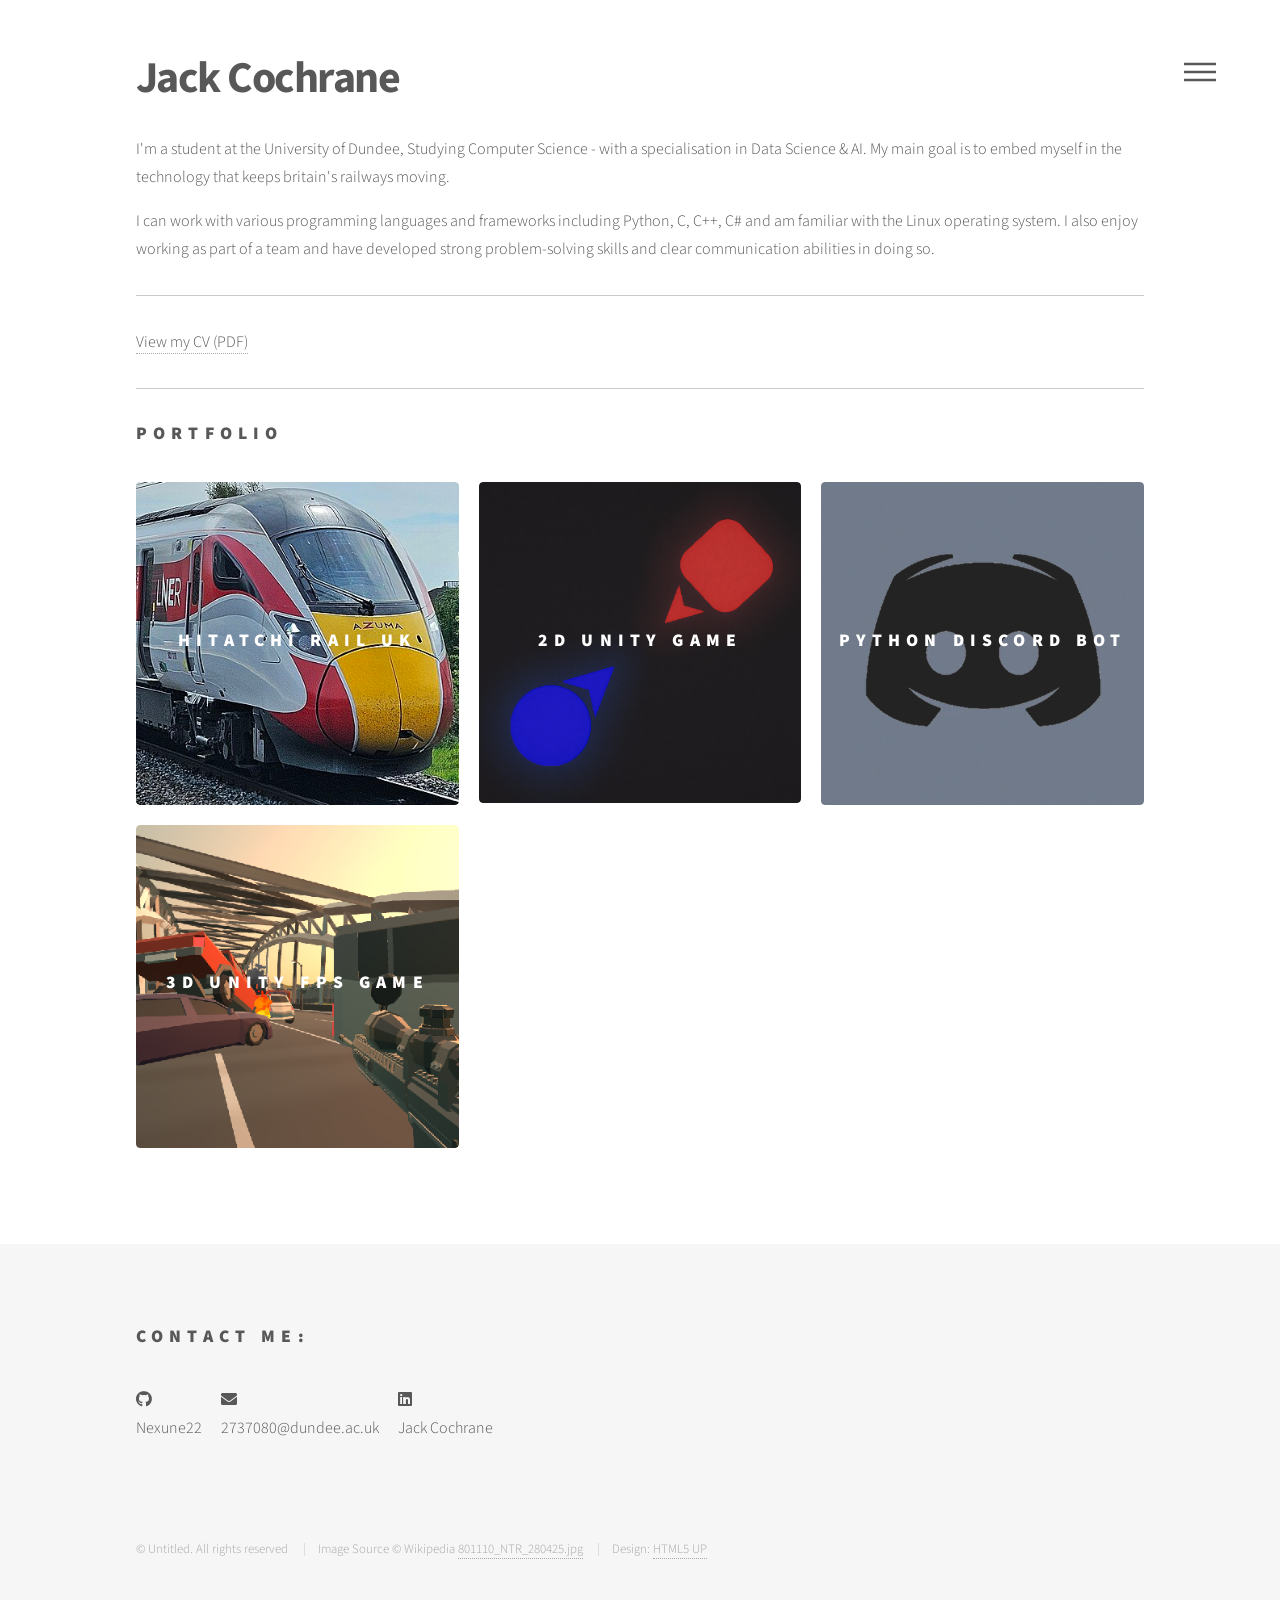
==== commit 04ee6d1c: "Added CV viewing capability" ====
--- a/index.html
+++ b/index.html
@@ -46,6 +46,8 @@
 								<h1>Jack Cochrane</h1>
 								<p>I'm a student at the University of Dundee, Studying Computer Science - with a specialisation in Data Science & AI. My main goal is to embed myself in the technology that keeps britain's railways moving.</p>
 								<p>I can work with various programming languages and frameworks including Python, C, C++, C# and am familiar with the Linux operating system. I also enjoy working as part of a team and have developed strong problem-solving skills and clear communication abilities in doing so.</p>
+								<hr/>
+								<a href="files/CV.pdf" target="_blank" rel="noopener">View my CV (PDF)</a>
 								<hr/>
 								<h2>Portfolio</h2>
 							</header>
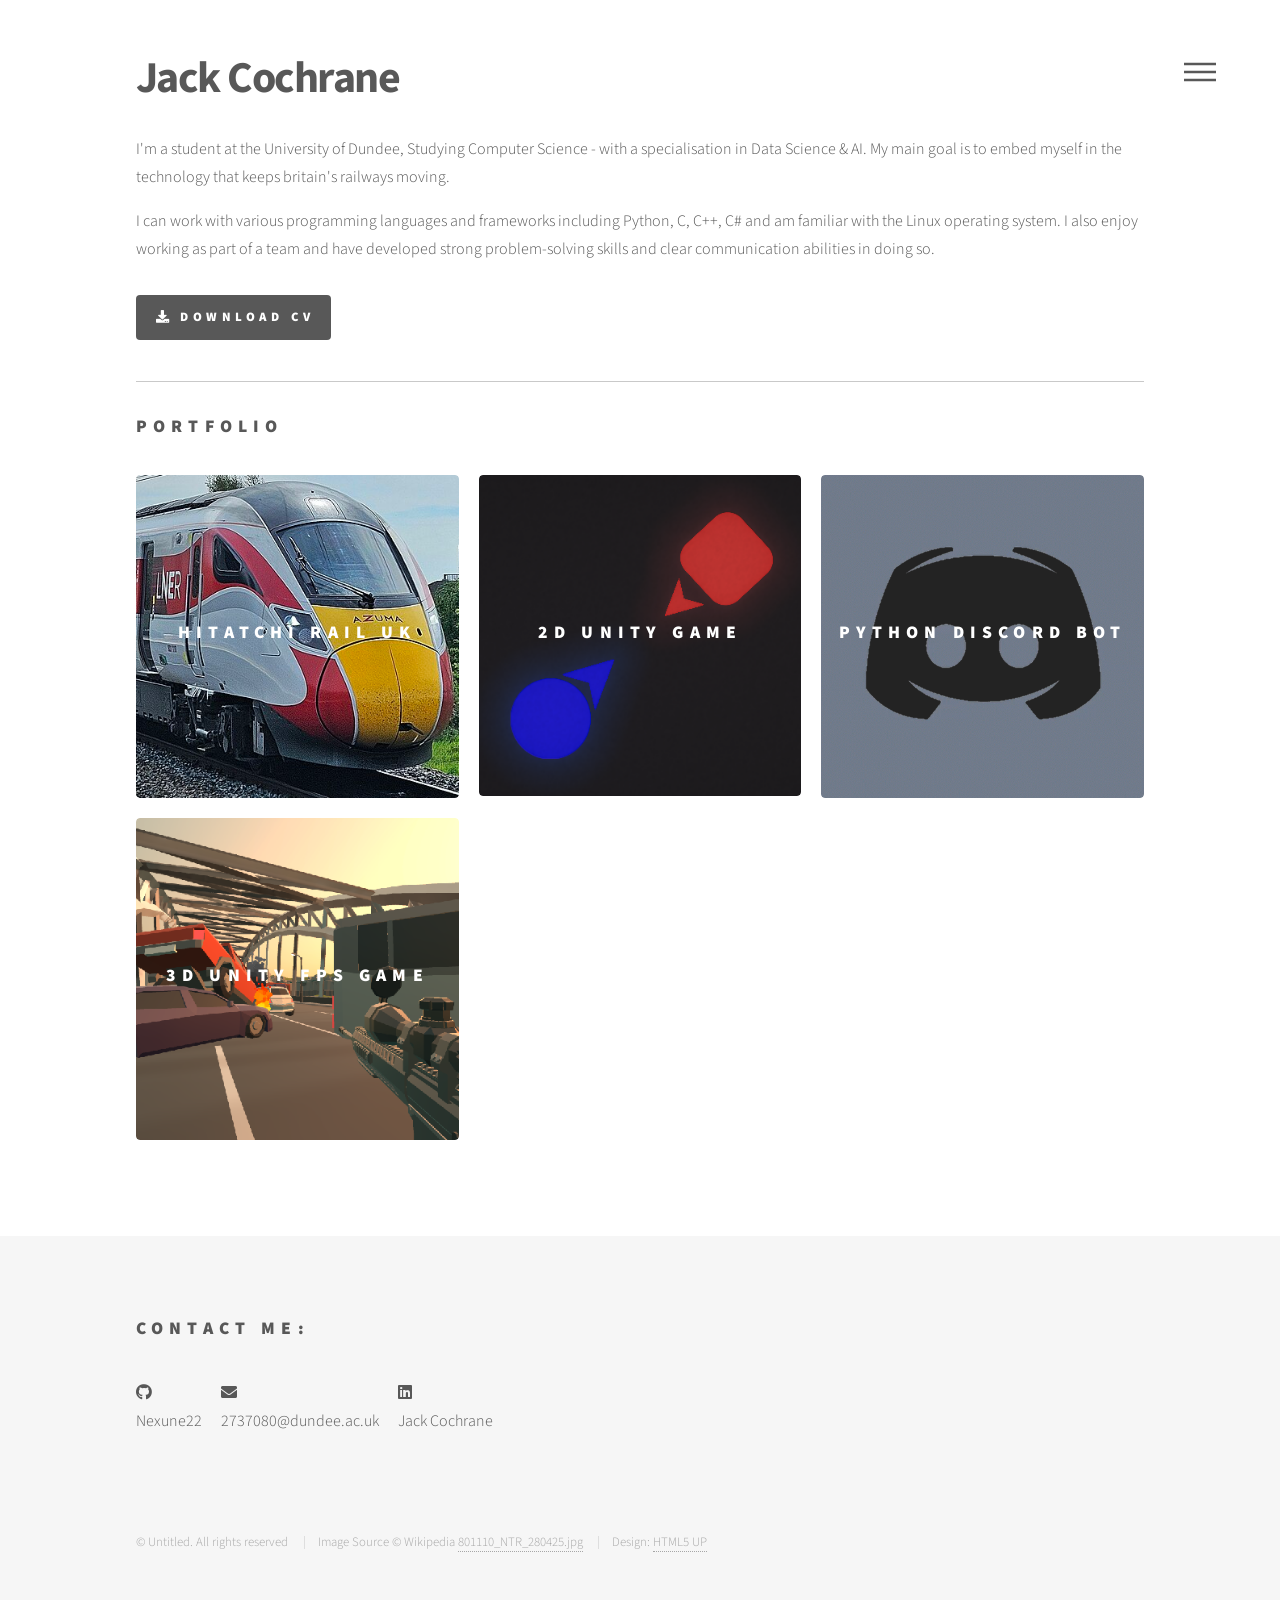
==== commit ccb54686: "Made CV downloadable" ====
--- a/index.html
+++ b/index.html
@@ -46,8 +46,8 @@
 								<h1>Jack Cochrane</h1>
 								<p>I'm a student at the University of Dundee, Studying Computer Science - with a specialisation in Data Science & AI. My main goal is to embed myself in the technology that keeps britain's railways moving.</p>
 								<p>I can work with various programming languages and frameworks including Python, C, C++, C# and am familiar with the Linux operating system. I also enjoy working as part of a team and have developed strong problem-solving skills and clear communication abilities in doing so.</p>
-								<hr/>
-								<a href="files/CV.pdf" target="_blank" rel="noopener">View my CV (PDF)</a>
+								
+								<a href="files/Jack-Cochrane-CV.pdf" class="button primary icon solid fa-download" download>Download CV</a>
 								<hr/>
 								<h2>Portfolio</h2>
 							</header>
@@ -132,4 +132,4 @@
 			<script src="assets/js/main.js"></script>
 
 	</body>
-</html>+</html>
